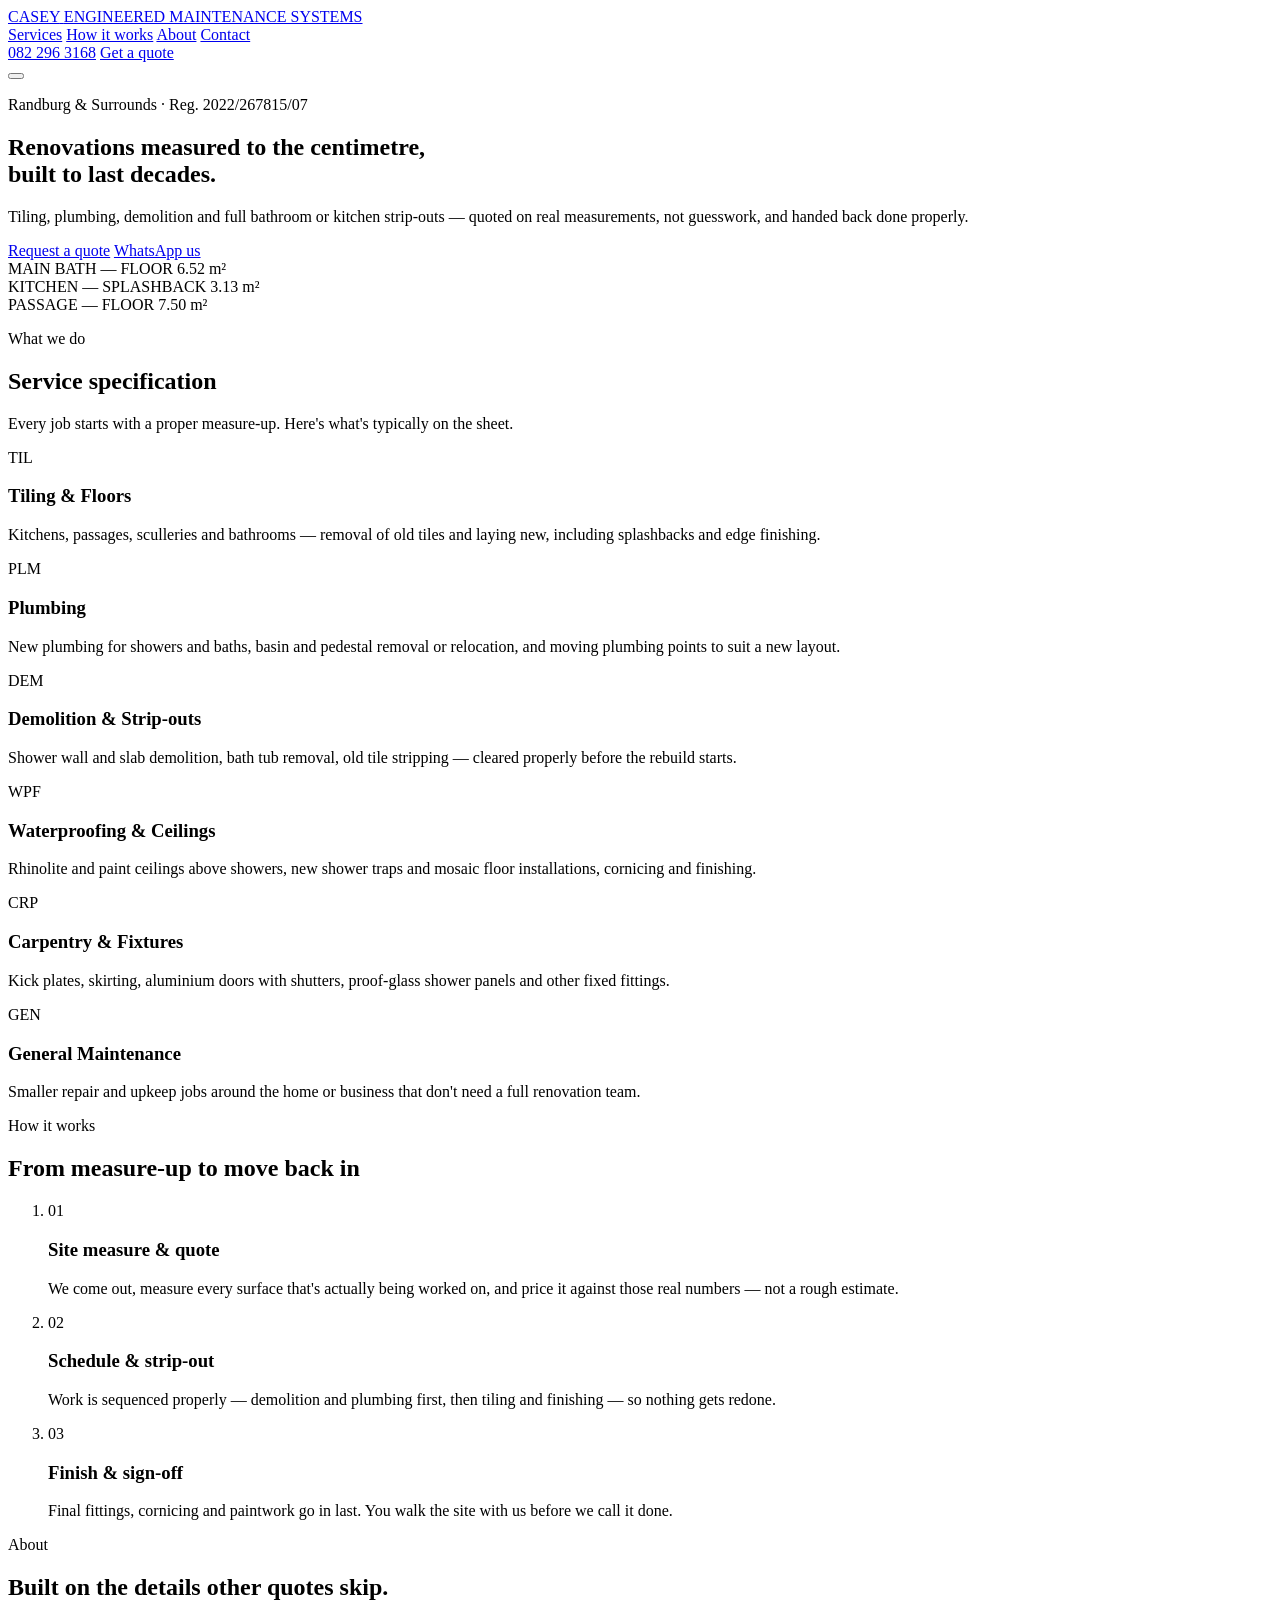
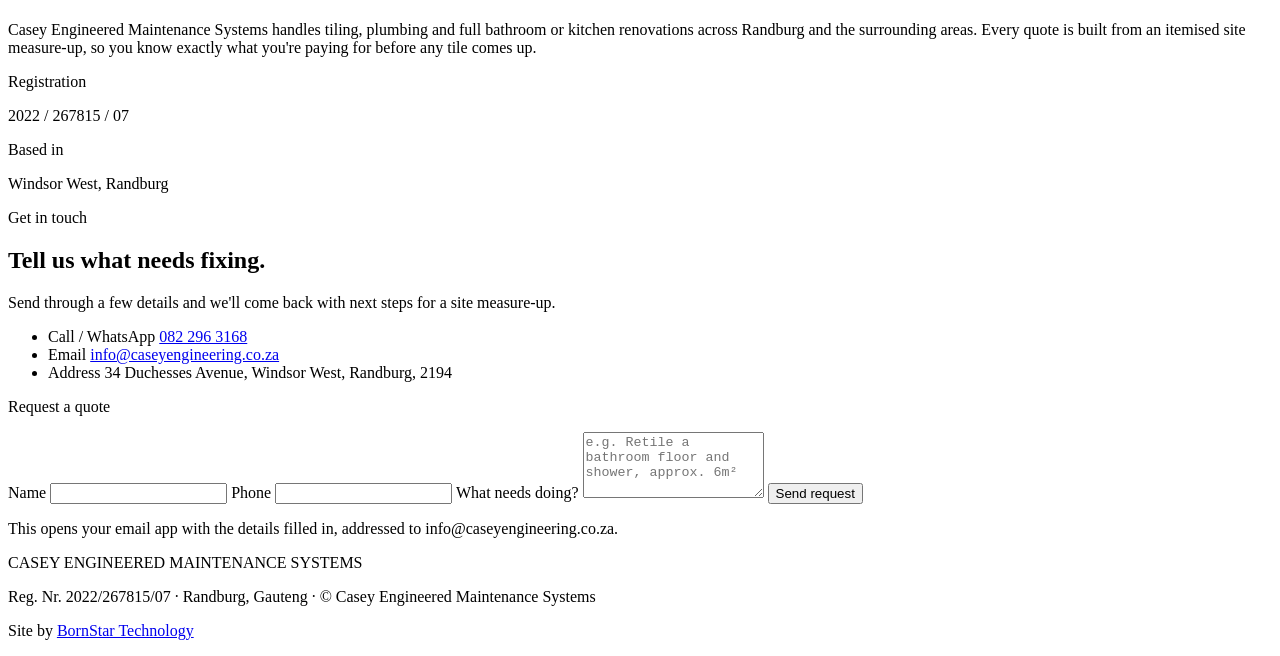
==== index.html @ 99d910d4 "Add files via upload" ====
<!DOCTYPE html>
<html lang="en-ZA">
<head>
<meta charset="UTF-8">
<meta name="viewport" content="width=device-width, initial-scale=1.0">
<title>Casey Engineered Maintenance Systems | Tiling, Plumbing &amp; Renovations — Randburg</title>
<meta name="description" content="Casey Engineered Maintenance Systems — tiling, plumbing, demolition and full bathroom &amp; kitchen renovations in Randburg and surrounds. Measured, quoted, done properly.">
<link rel="preconnect" href="https://fonts.googleapis.com">
<link rel="preconnect" href="https://fonts.gstatic.com" crossorigin>
<link href="https://fonts.googleapis.com/css2?family=Space+Grotesk:wght@500;600;700&family=Inter:wght@400;500;600&family=IBM+Plex+Mono:wght@500;600&display=swap" rel="stylesheet">
<link rel="stylesheet" href="css/style.css">
</head>
<body>

<div class="dimline dimline--top" aria-hidden="true"></div>

<header class="site-header" id="top">
  <div class="wrap header-inner">
    <a class="wordmark" href="#top">
      <span class="wordmark__main">CASEY</span>
      <span class="wordmark__sub">ENGINEERED MAINTENANCE SYSTEMS</span>
    </a>
    <nav class="nav" id="nav">
      <a href="#services">Services</a>
      <a href="#process">How it works</a>
      <a href="#about">About</a>
      <a href="#contact">Contact</a>
    </nav>
    <div class="header-cta">
      <a class="tel" href="tel:+27822963168">082 296 3168</a>
      <a class="btn btn--copper" href="#contact">Get a quote</a>
    </div>
    <button class="nav-toggle" id="navToggle" aria-label="Open menu" aria-expanded="false">
      <span></span><span></span><span></span>
    </button>
  </div>
</header>

<main>

  <!-- HERO -->
  <section class="hero">
    <div class="wrap hero-inner">
      <p class="eyebrow">Randburg &amp; Surrounds · Reg. 2022/267815/07</p>
      <h1>Renovations measured to the&nbsp;centimetre,<br>built to last decades.</h1>
      <p class="hero-lead">Tiling, plumbing, demolition and full bathroom or kitchen strip-outs — quoted on real measurements, not guesswork, and handed back done properly.</p>
      <div class="hero-actions">
        <a class="btn btn--copper btn--lg" href="#contact">Request a quote</a>
        <a class="btn btn--ghost btn--lg" href="https://wa.me/27822963168" target="_blank" rel="noopener">WhatsApp us</a>
      </div>

      <div class="specimen" aria-hidden="true">
        <div class="specimen__row">
          <span class="specimen__tick"></span>
          <span class="specimen__label">MAIN BATH — FLOOR</span>
          <span class="specimen__value">6.52 m²</span>
        </div>
        <div class="specimen__row">
          <span class="specimen__tick"></span>
          <span class="specimen__label">KITCHEN — SPLASHBACK</span>
          <span class="specimen__value">3.13 m²</span>
        </div>
        <div class="specimen__row">
          <span class="specimen__tick"></span>
          <span class="specimen__label">PASSAGE — FLOOR</span>
          <span class="specimen__value">7.50 m²</span>
        </div>
      </div>
    </div>
  </section>

  <!-- SERVICES -->
  <section class="services" id="services">
    <div class="wrap">
      <p class="eyebrow eyebrow--dark">What we do</p>
      <h2>Service specification</h2>
      <p class="section-lead">Every job starts with a proper measure-up. Here's what's typically on the sheet.</p>

      <div class="spec-grid">

        <article class="spec-card">
          <div class="spec-card__head">
            <span class="spec-code">TIL</span>
            <h3>Tiling &amp; Floors</h3>
          </div>
          <p>Kitchens, passages, sculleries and bathrooms — removal of old tiles and laying new, including splashbacks and edge finishing.</p>
        </article>

        <article class="spec-card">
          <div class="spec-card__head">
            <span class="spec-code">PLM</span>
            <h3>Plumbing</h3>
          </div>
          <p>New plumbing for showers and baths, basin and pedestal removal or relocation, and moving plumbing points to suit a new layout.</p>
        </article>

        <article class="spec-card">
          <div class="spec-card__head">
            <span class="spec-code">DEM</span>
            <h3>Demolition &amp; Strip-outs</h3>
          </div>
          <p>Shower wall and slab demolition, bath tub removal, old tile stripping — cleared properly before the rebuild starts.</p>
        </article>

        <article class="spec-card">
          <div class="spec-card__head">
            <span class="spec-code">WPF</span>
            <h3>Waterproofing &amp; Ceilings</h3>
          </div>
          <p>Rhinolite and paint ceilings above showers, new shower traps and mosaic floor installations, cornicing and finishing.</p>
        </article>

        <article class="spec-card">
          <div class="spec-card__head">
            <span class="spec-code">CRP</span>
            <h3>Carpentry &amp; Fixtures</h3>
          </div>
          <p>Kick plates, skirting, aluminium doors with shutters, proof-glass shower panels and other fixed fittings.</p>
        </article>

        <article class="spec-card">
          <div class="spec-card__head">
            <span class="spec-code">GEN</span>
            <h3>General Maintenance</h3>
          </div>
          <p>Smaller repair and upkeep jobs around the home or business that don't need a full renovation team.</p>
        </article>

      </div>
    </div>
  </section>

  <!-- PROCESS -->
  <section class="process" id="process">
    <div class="wrap">
      <p class="eyebrow eyebrow--dark">How it works</p>
      <h2>From measure-up to move back in</h2>

      <ol class="process-list">
        <li>
          <span class="process-num">01</span>
          <div>
            <h3>Site measure &amp; quote</h3>
            <p>We come out, measure every surface that's actually being worked on, and price it against those real numbers — not a rough estimate.</p>
          </div>
        </li>
        <li>
          <span class="process-num">02</span>
          <div>
            <h3>Schedule &amp; strip-out</h3>
            <p>Work is sequenced properly — demolition and plumbing first, then tiling and finishing — so nothing gets redone.</p>
          </div>
        </li>
        <li>
          <span class="process-num">03</span>
          <div>
            <h3>Finish &amp; sign-off</h3>
            <p>Final fittings, cornicing and paintwork go in last. You walk the site with us before we call it done.</p>
          </div>
        </li>
      </ol>
    </div>
  </section>

  <!-- ABOUT -->
  <section class="about" id="about">
    <div class="wrap about-inner">
      <div>
        <p class="eyebrow">About</p>
        <h2>Built on the details other quotes skip.</h2>
        <p>Casey Engineered Maintenance Systems handles tiling, plumbing and full bathroom or kitchen renovations across Randburg and the surrounding areas. Every quote is built from an itemised site measure-up, so you know exactly what you're paying for before any tile comes up.</p>
      </div>
      <div class="about-card">
        <p class="about-card__label">Registration</p>
        <p class="about-card__value">2022 / 267815 / 07</p>
        <p class="about-card__label">Based in</p>
        <p class="about-card__value">Windsor West, Randburg</p>
      </div>
    </div>
  </section>

  <!-- CONTACT -->
  <section class="contact" id="contact">
    <div class="wrap contact-inner">
      <div class="contact-info">
        <p class="eyebrow">Get in touch</p>
        <h2>Tell us what needs fixing.</h2>
        <p class="section-lead">Send through a few details and we'll come back with next steps for a site measure-up.</p>

        <ul class="contact-list">
          <li>
            <span class="contact-list__label">Call / WhatsApp</span>
            <a href="tel:+27822963168">082 296 3168</a>
          </li>
          <li>
            <span class="contact-list__label">Email</span>
            <a href="mailto:info@caseyengineering.co.za">info@caseyengineering.co.za</a>
          </li>
          <li>
            <span class="contact-list__label">Address</span>
            <span>34 Duchesses Avenue, Windsor West, Randburg, 2194</span>
          </li>
        </ul>
      </div>

      <form class="quote-form" id="quoteForm">
        <p class="quote-form__title">Request a quote</p>

        <label for="name">Name</label>
        <input type="text" id="name" name="name" required>

        <label for="phone">Phone</label>
        <input type="tel" id="phone" name="phone" required>

        <label for="message">What needs doing?</label>
        <textarea id="message" name="message" rows="4" required placeholder="e.g. Retile a bathroom floor and shower, approx. 6m²"></textarea>

        <button type="submit" class="btn btn--copper btn--lg">Send request</button>
        <p class="quote-form__note">This opens your email app with the details filled in, addressed to info@caseyengineering.co.za.</p>
      </form>
    </div>
  </section>

</main>

<footer class="site-footer">
  <div class="wrap footer-inner">
    <div class="wordmark wordmark--footer">
      <span class="wordmark__main">CASEY</span>
      <span class="wordmark__sub">ENGINEERED MAINTENANCE SYSTEMS</span>
    </div>
    <p class="footer-meta">Reg. Nr. 2022/267815/07 · Randburg, Gauteng · © <span id="year"></span> Casey Engineered Maintenance Systems</p>
    <p class="footer-credit">Site by <a href="https://github.com/" target="_blank" rel="noopener">BornStar Technology</a></p>
  </div>
</footer>

<script src="js/script.js"></script>
</body>
</html>
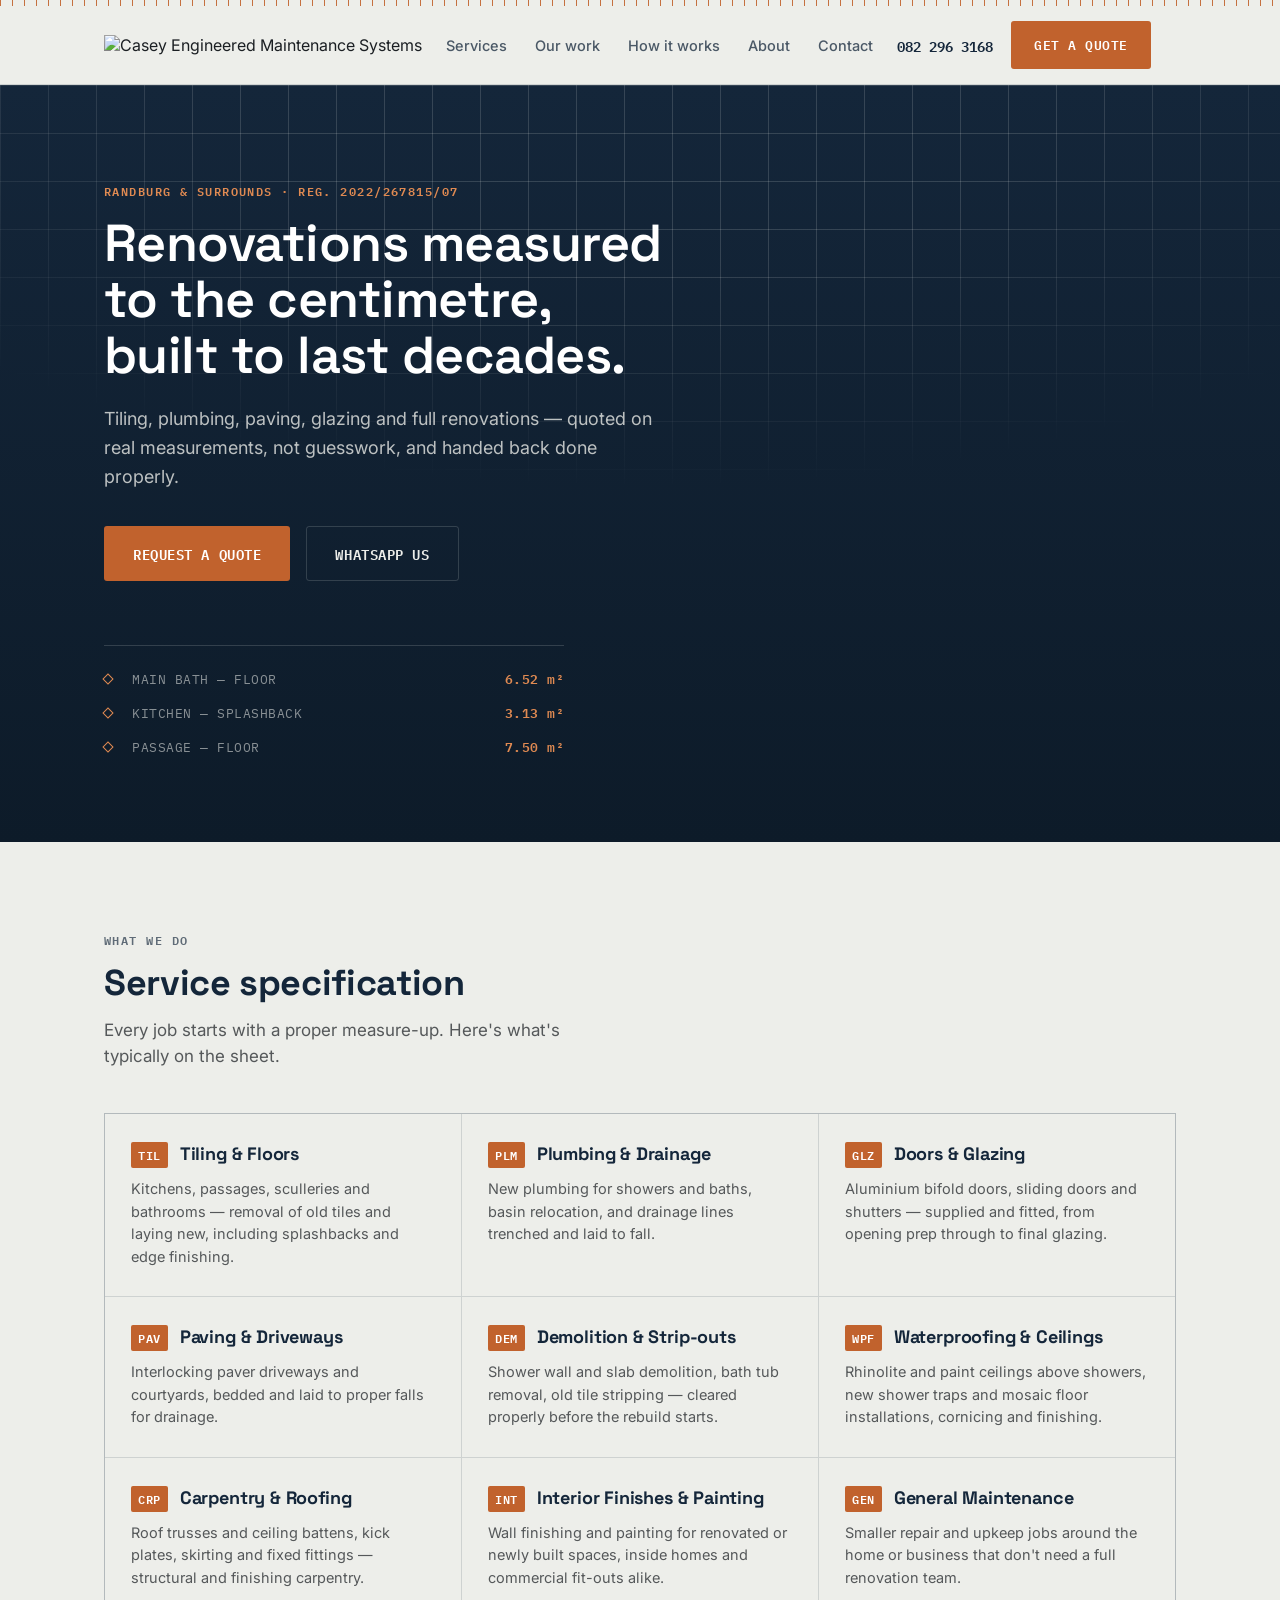
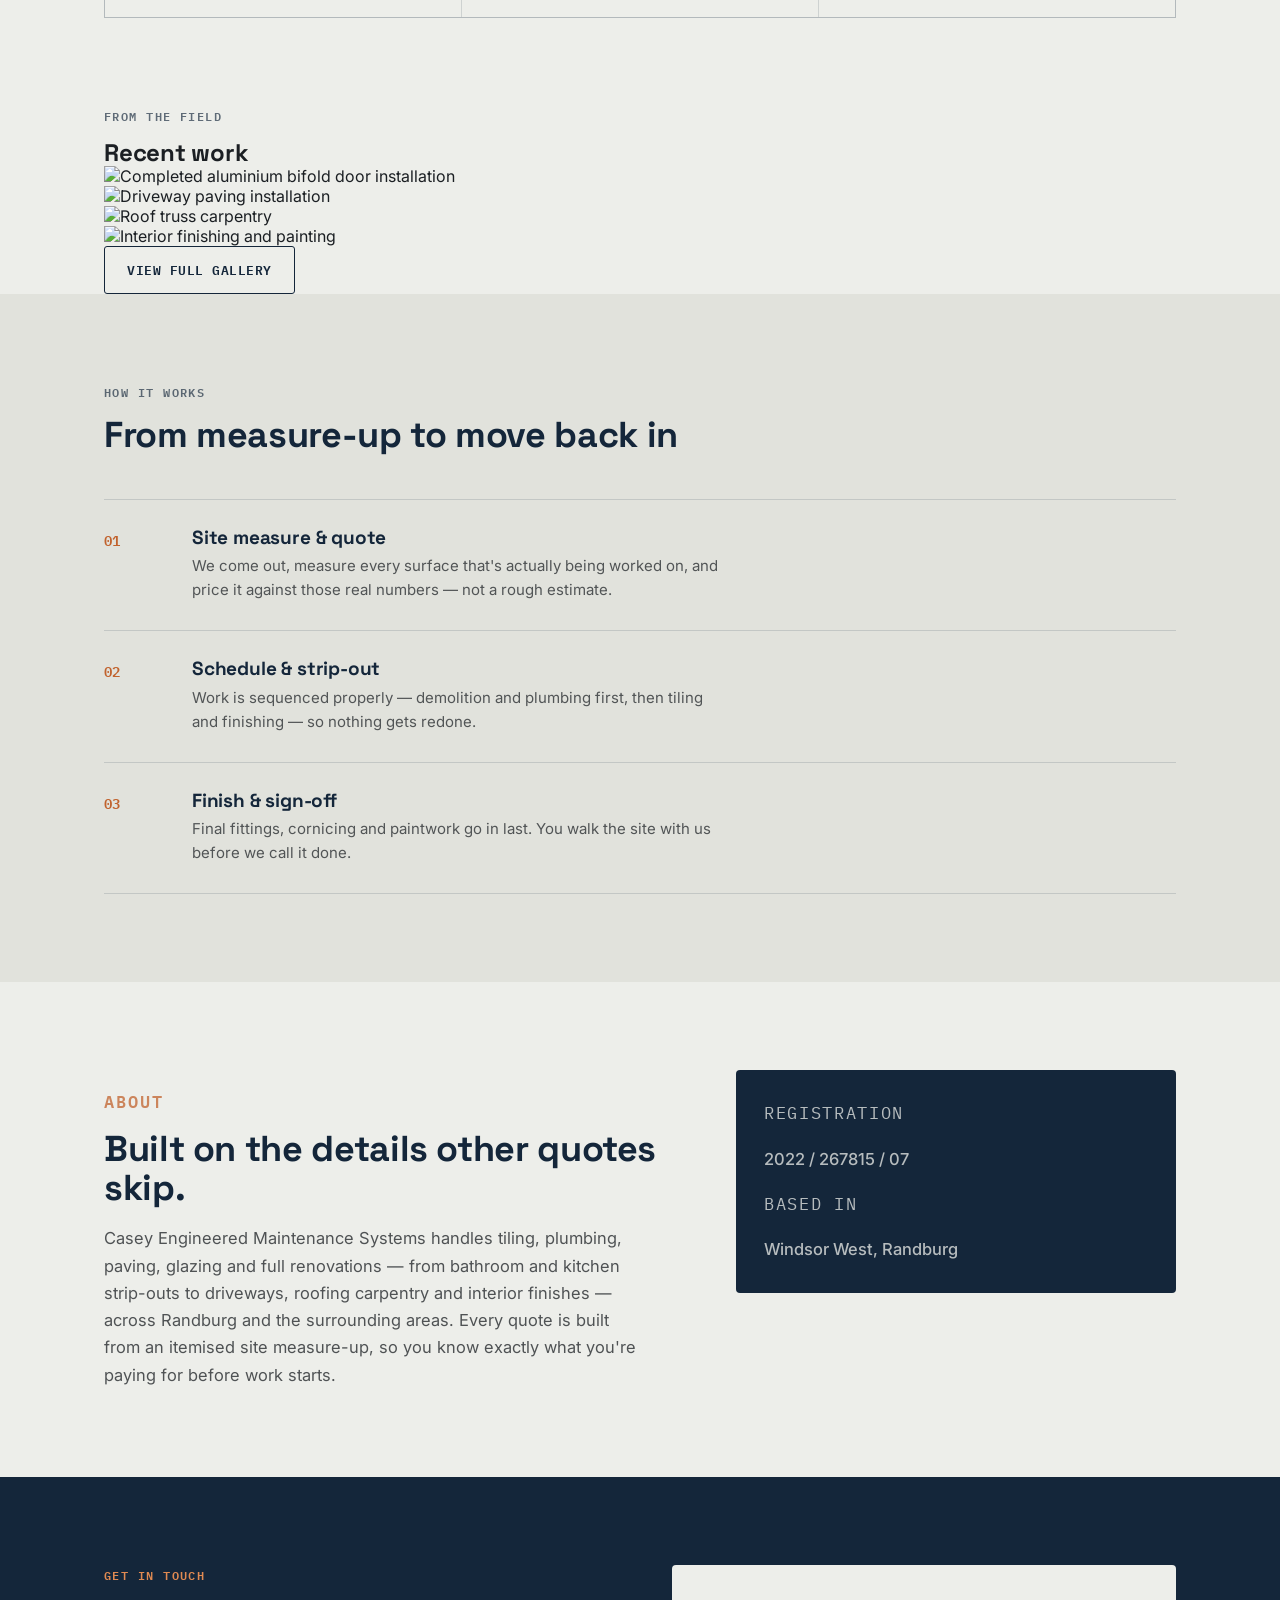
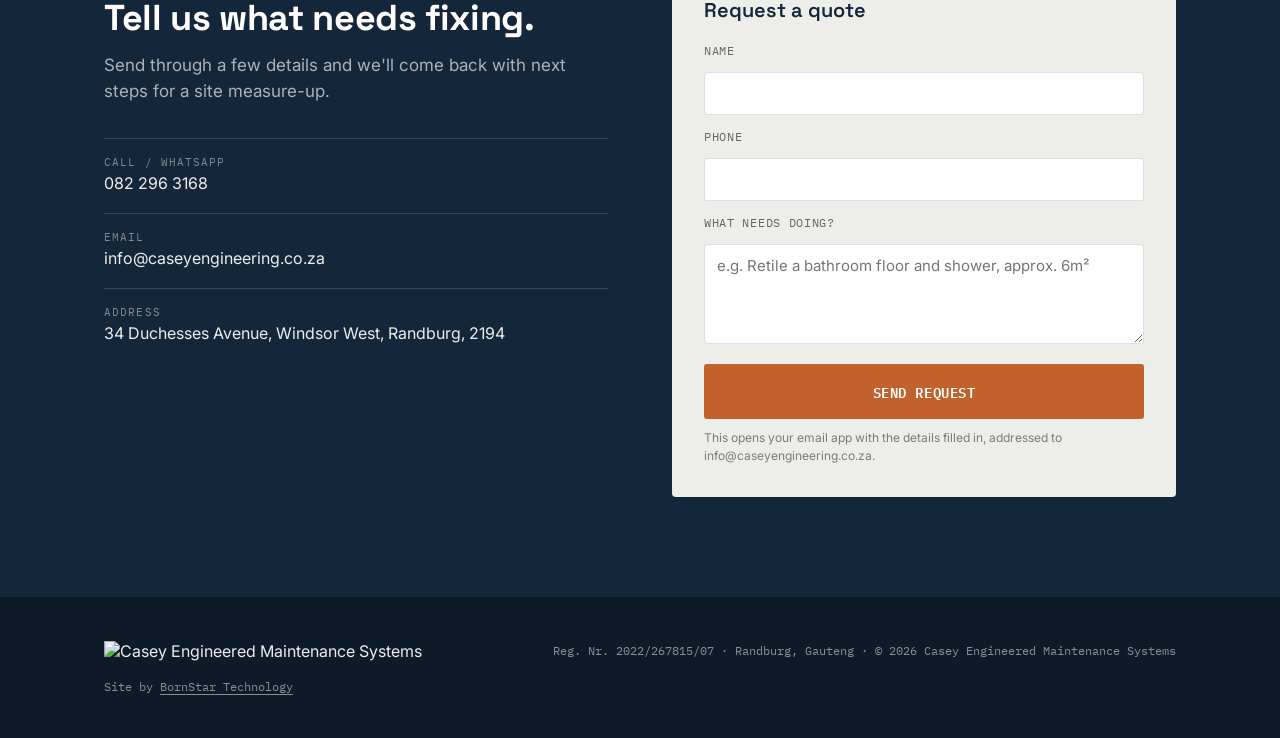
==== commit 3ac54c3e: "Add files via upload" ====
--- a/index.html
+++ b/index.html
@@ -4,11 +4,13 @@
 <meta charset="UTF-8">
 <meta name="viewport" content="width=device-width, initial-scale=1.0">
 <title>Casey Engineered Maintenance Systems | Tiling, Plumbing &amp; Renovations — Randburg</title>
-<meta name="description" content="Casey Engineered Maintenance Systems — tiling, plumbing, demolition and full bathroom &amp; kitchen renovations in Randburg and surrounds. Measured, quoted, done properly.">
+<meta name="description" content="Casey Engineered Maintenance Systems — tiling, plumbing, paving, glazing and full renovations in Randburg and surrounds. Measured, quoted, done properly.">
 <link rel="preconnect" href="https://fonts.googleapis.com">
 <link rel="preconnect" href="https://fonts.gstatic.com" crossorigin>
 <link href="https://fonts.googleapis.com/css2?family=Space+Grotesk:wght@500;600;700&family=Inter:wght@400;500;600&family=IBM+Plex+Mono:wght@500;600&display=swap" rel="stylesheet">
 <link rel="stylesheet" href="css/style.css">
+<link rel="icon" type="image/png" sizes="32x32" href="assets/favicon-32.png">
+<link rel="apple-touch-icon" href="assets/apple-touch-icon.png">
 </head>
 <body>
 
@@ -16,12 +18,12 @@
 
 <header class="site-header" id="top">
   <div class="wrap header-inner">
-    <a class="wordmark" href="#top">
-      <span class="wordmark__main">CASEY</span>
-      <span class="wordmark__sub">ENGINEERED MAINTENANCE SYSTEMS</span>
+    <a class="brand" href="#top">
+      <img src="assets/logo.png" alt="Casey Engineered Maintenance Systems" class="brand__logo">
     </a>
     <nav class="nav" id="nav">
       <a href="#services">Services</a>
+      <a href="gallery.html">Our work</a>
       <a href="#process">How it works</a>
       <a href="#about">About</a>
       <a href="#contact">Contact</a>
@@ -43,7 +45,7 @@
     <div class="wrap hero-inner">
       <p class="eyebrow">Randburg &amp; Surrounds · Reg. 2022/267815/07</p>
       <h1>Renovations measured to the&nbsp;centimetre,<br>built to last decades.</h1>
-      <p class="hero-lead">Tiling, plumbing, demolition and full bathroom or kitchen strip-outs — quoted on real measurements, not guesswork, and handed back done properly.</p>
+      <p class="hero-lead">Tiling, plumbing, paving, glazing and full renovations — quoted on real measurements, not guesswork, and handed back done properly.</p>
       <div class="hero-actions">
         <a class="btn btn--copper btn--lg" href="#contact">Request a quote</a>
         <a class="btn btn--ghost btn--lg" href="https://wa.me/27822963168" target="_blank" rel="noopener">WhatsApp us</a>
@@ -89,9 +91,25 @@
         <article class="spec-card">
           <div class="spec-card__head">
             <span class="spec-code">PLM</span>
-            <h3>Plumbing</h3>
-          </div>
-          <p>New plumbing for showers and baths, basin and pedestal removal or relocation, and moving plumbing points to suit a new layout.</p>
+            <h3>Plumbing &amp; Drainage</h3>
+          </div>
+          <p>New plumbing for showers and baths, basin relocation, and drainage lines trenched and laid to fall.</p>
+        </article>
+
+        <article class="spec-card">
+          <div class="spec-card__head">
+            <span class="spec-code">GLZ</span>
+            <h3>Doors &amp; Glazing</h3>
+          </div>
+          <p>Aluminium bifold doors, sliding doors and shutters — supplied and fitted, from opening prep through to final glazing.</p>
+        </article>
+
+        <article class="spec-card">
+          <div class="spec-card__head">
+            <span class="spec-code">PAV</span>
+            <h3>Paving &amp; Driveways</h3>
+          </div>
+          <p>Interlocking paver driveways and courtyards, bedded and laid to proper falls for drainage.</p>
         </article>
 
         <article class="spec-card">
@@ -113,9 +131,17 @@
         <article class="spec-card">
           <div class="spec-card__head">
             <span class="spec-code">CRP</span>
-            <h3>Carpentry &amp; Fixtures</h3>
-          </div>
-          <p>Kick plates, skirting, aluminium doors with shutters, proof-glass shower panels and other fixed fittings.</p>
+            <h3>Carpentry &amp; Roofing</h3>
+          </div>
+          <p>Roof trusses and ceiling battens, kick plates, skirting and fixed fittings — structural and finishing carpentry.</p>
+        </article>
+
+        <article class="spec-card">
+          <div class="spec-card__head">
+            <span class="spec-code">INT</span>
+            <h3>Interior Finishes &amp; Painting</h3>
+          </div>
+          <p>Wall finishing and painting for renovated or newly built spaces, inside homes and commercial fit-outs alike.</p>
         </article>
 
         <article class="spec-card">
@@ -127,6 +153,29 @@
         </article>
 
       </div>
+    </div>
+  </section>
+
+  <!-- WORK TEASER -->
+  <section class="work-teaser">
+    <div class="wrap">
+      <p class="eyebrow eyebrow--dark">From the field</p>
+      <h2>Recent work</h2>
+      <div class="teaser-grid">
+        <a class="teaser-item" href="gallery.html">
+          <img src="assets/gallery/aluminium-bifold-doors-complete.jpg" alt="Completed aluminium bifold door installation" loading="lazy">
+        </a>
+        <a class="teaser-item" href="gallery.html">
+          <img src="assets/gallery/paving-installation-1.jpg" alt="Driveway paving installation" loading="lazy">
+        </a>
+        <a class="teaser-item" href="gallery.html">
+          <img src="assets/gallery/roof-truss-carpentry.jpg" alt="Roof truss carpentry" loading="lazy">
+        </a>
+        <a class="teaser-item" href="gallery.html">
+          <img src="assets/gallery/interior-painting-finishes.jpg" alt="Interior finishing and painting" loading="lazy">
+        </a>
+      </div>
+      <a class="btn btn--ghost" href="gallery.html">View full gallery</a>
     </div>
   </section>
 
@@ -168,7 +217,7 @@
       <div>
         <p class="eyebrow">About</p>
         <h2>Built on the details other quotes skip.</h2>
-        <p>Casey Engineered Maintenance Systems handles tiling, plumbing and full bathroom or kitchen renovations across Randburg and the surrounding areas. Every quote is built from an itemised site measure-up, so you know exactly what you're paying for before any tile comes up.</p>
+        <p>Casey Engineered Maintenance Systems handles tiling, plumbing, paving, glazing and full renovations — from bathroom and kitchen strip-outs to driveways, roofing carpentry and interior finishes — across Randburg and the surrounding areas. Every quote is built from an itemised site measure-up, so you know exactly what you're paying for before work starts.</p>
       </div>
       <div class="about-card">
         <p class="about-card__label">Registration</p>
@@ -225,9 +274,8 @@
 
 <footer class="site-footer">
   <div class="wrap footer-inner">
-    <div class="wordmark wordmark--footer">
-      <span class="wordmark__main">CASEY</span>
-      <span class="wordmark__sub">ENGINEERED MAINTENANCE SYSTEMS</span>
+    <div class="brand brand--footer">
+      <img src="assets/logo.png" alt="Casey Engineered Maintenance Systems" class="brand__logo brand__logo--footer">
     </div>
     <p class="footer-meta">Reg. Nr. 2022/267815/07 · Randburg, Gauteng · © <span id="year"></span> Casey Engineered Maintenance Systems</p>
     <p class="footer-credit">Site by <a href="https://github.com/" target="_blank" rel="noopener">BornStar Technology</a></p>
--- a/css/style.css
+++ b/css/style.css
@@ -0,0 +1,395 @@
+/* ============================================
+   CASEY ENGINEERED MAINTENANCE SYSTEMS
+   Design tokens
+   ============================================ */
+:root {
+  --navy: #14263A;
+  --navy-deep: #0D1B29;
+  --cement: #EDEEEA;
+  --cement-dim: #E1E2DC;
+  --ink: #1B1F23;
+  --copper: #C1622D;
+  --copper-light: #E08A52;
+  --yellow: #E8B93A;
+  --white: #FFFFFF;
+  --line: rgba(20, 38, 58, 0.14);
+  --line-on-dark: rgba(237, 238, 234, 0.16);
+
+  --font-display: 'Space Grotesk', 'Arial Narrow', sans-serif;
+  --font-body: 'Inter', -apple-system, BlinkMacSystemFont, sans-serif;
+  --font-mono: 'IBM Plex Mono', 'Courier New', monospace;
+
+  --wrap: 1120px;
+}
+
+*, *::before, *::after { box-sizing: border-box; }
+html { scroll-behavior: smooth; }
+@media (prefers-reduced-motion: reduce) {
+  html { scroll-behavior: auto; }
+  * { animation-duration: 0.001ms !important; animation-iteration-count: 1 !important; transition-duration: 0.001ms !important; }
+}
+
+body {
+  margin: 0;
+  font-family: var(--font-body);
+  color: var(--ink);
+  background: var(--cement);
+  -webkit-font-smoothing: antialiased;
+}
+
+h1, h2, h3 { font-family: var(--font-display); margin: 0; line-height: 1.08; letter-spacing: -0.01em; }
+p { margin: 0; }
+a { color: inherit; text-decoration: none; }
+ul, ol { margin: 0; padding: 0; list-style: none; }
+img { max-width: 100%; display: block; }
+button { font-family: inherit; cursor: pointer; }
+
+.wrap { max-width: var(--wrap); margin: 0 auto; padding: 0 24px; }
+
+:focus-visible {
+  outline: 2px solid var(--copper);
+  outline-offset: 3px;
+}
+
+.eyebrow {
+  font-family: var(--font-mono);
+  font-size: 12px;
+  font-weight: 600;
+  letter-spacing: 0.12em;
+  text-transform: uppercase;
+  color: var(--copper);
+  margin-bottom: 14px;
+  display: block;
+}
+.eyebrow--dark { color: var(--navy); opacity: 0.65; }
+
+.section-lead {
+  font-size: 17px;
+  line-height: 1.55;
+  color: var(--ink);
+  opacity: 0.72;
+  max-width: 46ch;
+  margin-top: 14px;
+}
+
+/* Dimension line — signature motif, used as a hairline ruler with tick marks */
+.dimline {
+  height: 6px;
+  background:
+    repeating-linear-gradient(
+      to right,
+      var(--copper) 0, var(--copper) 1px,
+      transparent 1px, transparent 12px
+    );
+  opacity: 0.9;
+}
+
+/* ============================================
+   Buttons
+   ============================================ */
+.btn {
+  display: inline-flex;
+  align-items: center;
+  justify-content: center;
+  padding: 12px 22px;
+  font-family: var(--font-mono);
+  font-size: 13px;
+  font-weight: 600;
+  letter-spacing: 0.04em;
+  text-transform: uppercase;
+  border-radius: 3px;
+  border: 1px solid transparent;
+  transition: transform 0.15s ease, background 0.15s ease, border-color 0.15s ease;
+}
+.btn--copper { background: var(--copper); color: var(--white); }
+.btn--copper:hover { background: var(--copper-light); transform: translateY(-1px); }
+.btn--ghost { border-color: var(--navy); color: var(--navy); }
+.btn--ghost:hover { border-color: var(--copper); color: var(--copper); transform: translateY(-1px); }
+.btn--lg { padding: 15px 28px; font-size: 14px; }
+
+/* ============================================
+   Header
+   ============================================ */
+.site-header {
+  position: sticky;
+  top: 0;
+  z-index: 50;
+  background: var(--cement);
+  border-bottom: 1px solid var(--line);
+}
+.header-inner {
+  display: flex;
+  align-items: center;
+  gap: 24px;
+  height: 78px;
+}
+.wordmark { display: flex; flex-direction: column; gap: 2px; margin-right: auto; }
+.wordmark__main {
+  font-family: var(--font-display);
+  font-weight: 700;
+  font-size: 22px;
+  letter-spacing: 0.02em;
+  color: var(--navy);
+}
+.wordmark__sub {
+  font-family: var(--font-mono);
+  font-size: 9.5px;
+  letter-spacing: 0.14em;
+  color: var(--copper);
+  text-transform: uppercase;
+}
+.nav { display: flex; gap: 28px; }
+.nav a {
+  font-size: 14.5px;
+  font-weight: 500;
+  color: var(--navy);
+  opacity: 0.75;
+  transition: opacity 0.15s ease;
+}
+.nav a:hover { opacity: 1; color: var(--copper); }
+
+.header-cta { display: flex; align-items: center; gap: 18px; }
+.tel {
+  font-family: var(--font-mono);
+  font-size: 14px;
+  font-weight: 600;
+  color: var(--navy);
+}
+.tel:hover { color: var(--copper); }
+
+.nav-toggle {
+  display: none;
+  width: 38px; height: 38px;
+  background: none; border: none;
+  flex-direction: column; justify-content: center; align-items: center; gap: 5px;
+}
+.nav-toggle span { width: 22px; height: 2px; background: var(--navy); transition: transform 0.2s ease, opacity 0.2s ease; }
+
+/* ============================================
+   Hero
+   ============================================ */
+.hero {
+  background: var(--navy);
+  background-image:
+    linear-gradient(180deg, var(--navy) 0%, var(--navy-deep) 100%);
+  color: var(--cement);
+  padding: 96px 0 84px;
+  position: relative;
+  overflow: hidden;
+}
+.hero::before {
+  content: "";
+  position: absolute;
+  inset: 0;
+  background-image:
+    linear-gradient(var(--line-on-dark) 1px, transparent 1px),
+    linear-gradient(90deg, var(--line-on-dark) 1px, transparent 1px);
+  background-size: 48px 48px;
+  mask-image: radial-gradient(ellipse 80% 60% at 50% 0%, black 40%, transparent 90%);
+  pointer-events: none;
+}
+.hero-inner { position: relative; }
+.hero .eyebrow { color: var(--copper-light); }
+.hero h1 {
+  font-size: clamp(32px, 5vw, 52px);
+  font-weight: 600;
+  color: var(--white);
+  max-width: 18ch;
+}
+.hero-lead {
+  margin-top: 22px;
+  font-size: 18px;
+  line-height: 1.6;
+  color: var(--cement);
+  opacity: 0.78;
+  max-width: 52ch;
+}
+.hero-actions { display: flex; gap: 16px; margin-top: 34px; flex-wrap: wrap; }
+.hero .btn--ghost { border-color: var(--line-on-dark); color: var(--cement); }
+.hero .btn--ghost:hover { border-color: var(--copper-light); color: var(--copper-light); }
+
+.specimen {
+  margin-top: 64px;
+  border-top: 1px solid var(--line-on-dark);
+  padding-top: 22px;
+  display: grid;
+  gap: 12px;
+  max-width: 460px;
+}
+.specimen__row {
+  display: grid;
+  grid-template-columns: 14px 1fr auto;
+  align-items: center;
+  gap: 14px;
+  font-family: var(--font-mono);
+  font-size: 12.5px;
+  letter-spacing: 0.04em;
+}
+.specimen__tick { width: 8px; height: 8px; border: 1px solid var(--copper-light); transform: rotate(45deg); }
+.specimen__label { color: var(--cement); opacity: 0.55; text-transform: uppercase; }
+.specimen__value { color: var(--copper-light); font-weight: 600; }
+
+/* ============================================
+   Services / spec grid
+   ============================================ */
+.services { padding: 88px 0; }
+.services h2, .process h2, .about h2, .contact h2 {
+  font-size: clamp(26px, 3.4vw, 36px);
+  color: var(--navy);
+}
+
+.spec-grid {
+  margin-top: 44px;
+  display: grid;
+  grid-template-columns: repeat(3, 1fr);
+  gap: 1px;
+  background: var(--line);
+  border: 1px solid var(--line);
+}
+.spec-card {
+  background: var(--cement);
+  padding: 28px 26px;
+  transition: background 0.15s ease;
+}
+.spec-card:hover { background: var(--white); }
+.spec-card__head { display: flex; align-items: baseline; gap: 12px; margin-bottom: 10px; }
+.spec-code {
+  font-family: var(--font-mono);
+  font-size: 12px;
+  font-weight: 600;
+  color: var(--white);
+  background: var(--copper);
+  padding: 3px 7px;
+  border-radius: 2px;
+  letter-spacing: 0.05em;
+}
+.spec-card h3 { font-size: 18px; color: var(--navy); }
+.spec-card p { font-size: 14.5px; line-height: 1.55; opacity: 0.72; margin-top: 4px; }
+
+/* ============================================
+   Process
+   ============================================ */
+.process { padding: 88px 0; background: var(--cement-dim); }
+.process-list { margin-top: 44px; display: grid; gap: 0; }
+.process-list li {
+  display: grid;
+  grid-template-columns: 64px 1fr;
+  gap: 24px;
+  padding: 28px 0;
+  border-top: 1px solid var(--line);
+}
+.process-list li:last-child { border-bottom: 1px solid var(--line); }
+.process-num {
+  font-family: var(--font-mono);
+  font-size: 14px;
+  font-weight: 600;
+  color: var(--copper);
+}
+.process-list h3 { font-size: 19px; color: var(--navy); margin-bottom: 6px; }
+.process-list p { font-size: 15px; line-height: 1.6; opacity: 0.72; max-width: 60ch; }
+
+/* ============================================
+   About
+   ============================================ */
+.about { padding: 88px 0; }
+.about-inner { display: grid; grid-template-columns: 1.3fr 1fr; gap: 60px; align-items: start; }
+.about p { margin-top: 18px; font-size: 16.5px; line-height: 1.65; opacity: 0.75; max-width: 54ch; }
+.about-card {
+  background: var(--navy);
+  color: var(--cement);
+  padding: 30px 28px;
+  border-radius: 4px;
+}
+.about-card__label {
+  font-family: var(--font-mono);
+  font-size: 11px;
+  letter-spacing: 0.1em;
+  text-transform: uppercase;
+  opacity: 0.5;
+  margin-top: 18px;
+}
+.about-card__label:first-child { margin-top: 0; }
+.about-card__value { font-size: 16px; font-weight: 500; margin-top: 4px; }
+
+/* ============================================
+   Contact
+   ============================================ */
+.contact { padding: 88px 0 100px; background: var(--navy); color: var(--cement); }
+.contact h2 { color: var(--white); }
+.contact-inner { display: grid; grid-template-columns: 1fr 1fr; gap: 64px; }
+.contact-info .eyebrow { color: var(--copper-light); }
+.contact-info .section-lead { color: var(--cement); opacity: 0.7; }
+
+.contact-list { margin-top: 34px; display: grid; gap: 20px; }
+.contact-list li { border-top: 1px solid var(--line-on-dark); padding-top: 16px; }
+.contact-list__label {
+  display: block;
+  font-family: var(--font-mono);
+  font-size: 11px;
+  letter-spacing: 0.1em;
+  text-transform: uppercase;
+  opacity: 0.5;
+  margin-bottom: 4px;
+}
+.contact-list a:hover { color: var(--copper-light); }
+
+.quote-form {
+  background: var(--cement);
+  color: var(--ink);
+  padding: 32px;
+  border-radius: 4px;
+  display: grid;
+  gap: 14px;
+}
+.quote-form__title { font-family: var(--font-display); font-weight: 600; font-size: 20px; color: var(--navy); margin-bottom: 6px; }
+.quote-form label { font-family: var(--font-mono); font-size: 11.5px; letter-spacing: 0.06em; text-transform: uppercase; opacity: 0.65; }
+.quote-form input, .quote-form textarea {
+  width: 100%;
+  font-family: var(--font-body);
+  font-size: 15px;
+  padding: 11px 12px;
+  border: 1px solid var(--line);
+  border-radius: 3px;
+  background: var(--white);
+  color: var(--ink);
+  resize: vertical;
+}
+.quote-form input:focus, .quote-form textarea:focus { border-color: var(--copper); }
+.quote-form .btn { margin-top: 6px; width: 100%; }
+.quote-form__note { font-size: 12px; opacity: 0.55; line-height: 1.5; margin-top: -4px; }
+
+/* ============================================
+   Footer
+   ============================================ */
+.site-footer { background: var(--navy-deep); color: var(--cement); padding: 44px 0; }
+.footer-inner { display: flex; flex-wrap: wrap; align-items: center; justify-content: space-between; gap: 18px; }
+.wordmark--footer .wordmark__main { color: var(--white); }
+.footer-meta, .footer-credit { font-family: var(--font-mono); font-size: 12px; opacity: 0.55; }
+.footer-credit a { text-decoration: underline; text-underline-offset: 3px; }
+.footer-credit a:hover { color: var(--copper-light); }
+
+/* ============================================
+   Responsive
+   ============================================ */
+@media (max-width: 860px) {
+  .about-inner, .contact-inner { grid-template-columns: 1fr; }
+  .spec-grid { grid-template-columns: repeat(2, 1fr); }
+}
+
+@media (max-width: 700px) {
+  .nav, .header-cta .tel { display: none; }
+  .nav-toggle { display: flex; }
+  .site-header.nav-open .nav {
+    display: flex;
+    position: absolute;
+    top: 78px; left: 0; right: 0;
+    background: var(--cement);
+    border-bottom: 1px solid var(--line);
+    flex-direction: column;
+    padding: 20px 24px;
+    gap: 18px;
+  }
+  .spec-grid { grid-template-columns: 1fr; }
+  .process-list li { grid-template-columns: 40px 1fr; }
+  .footer-inner { flex-direction: column; align-items: flex-start; text-align: left; }
+}
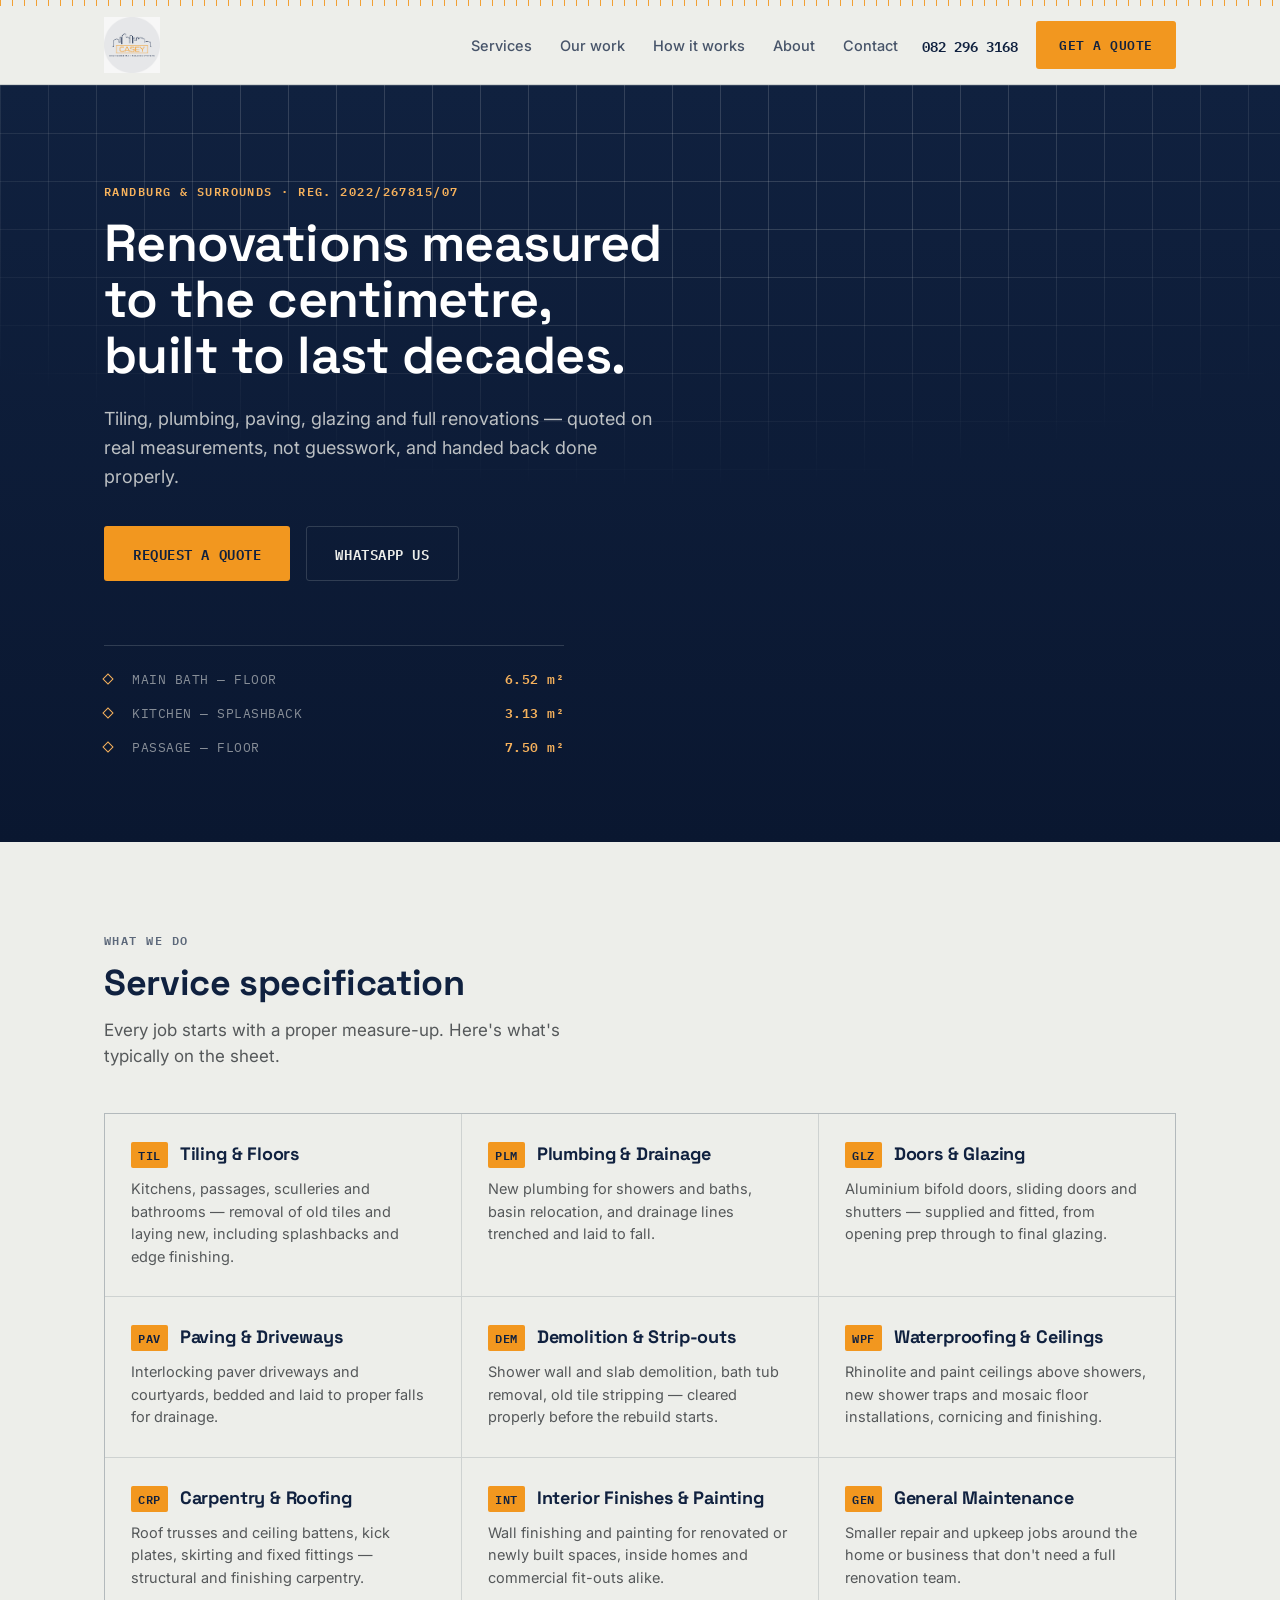
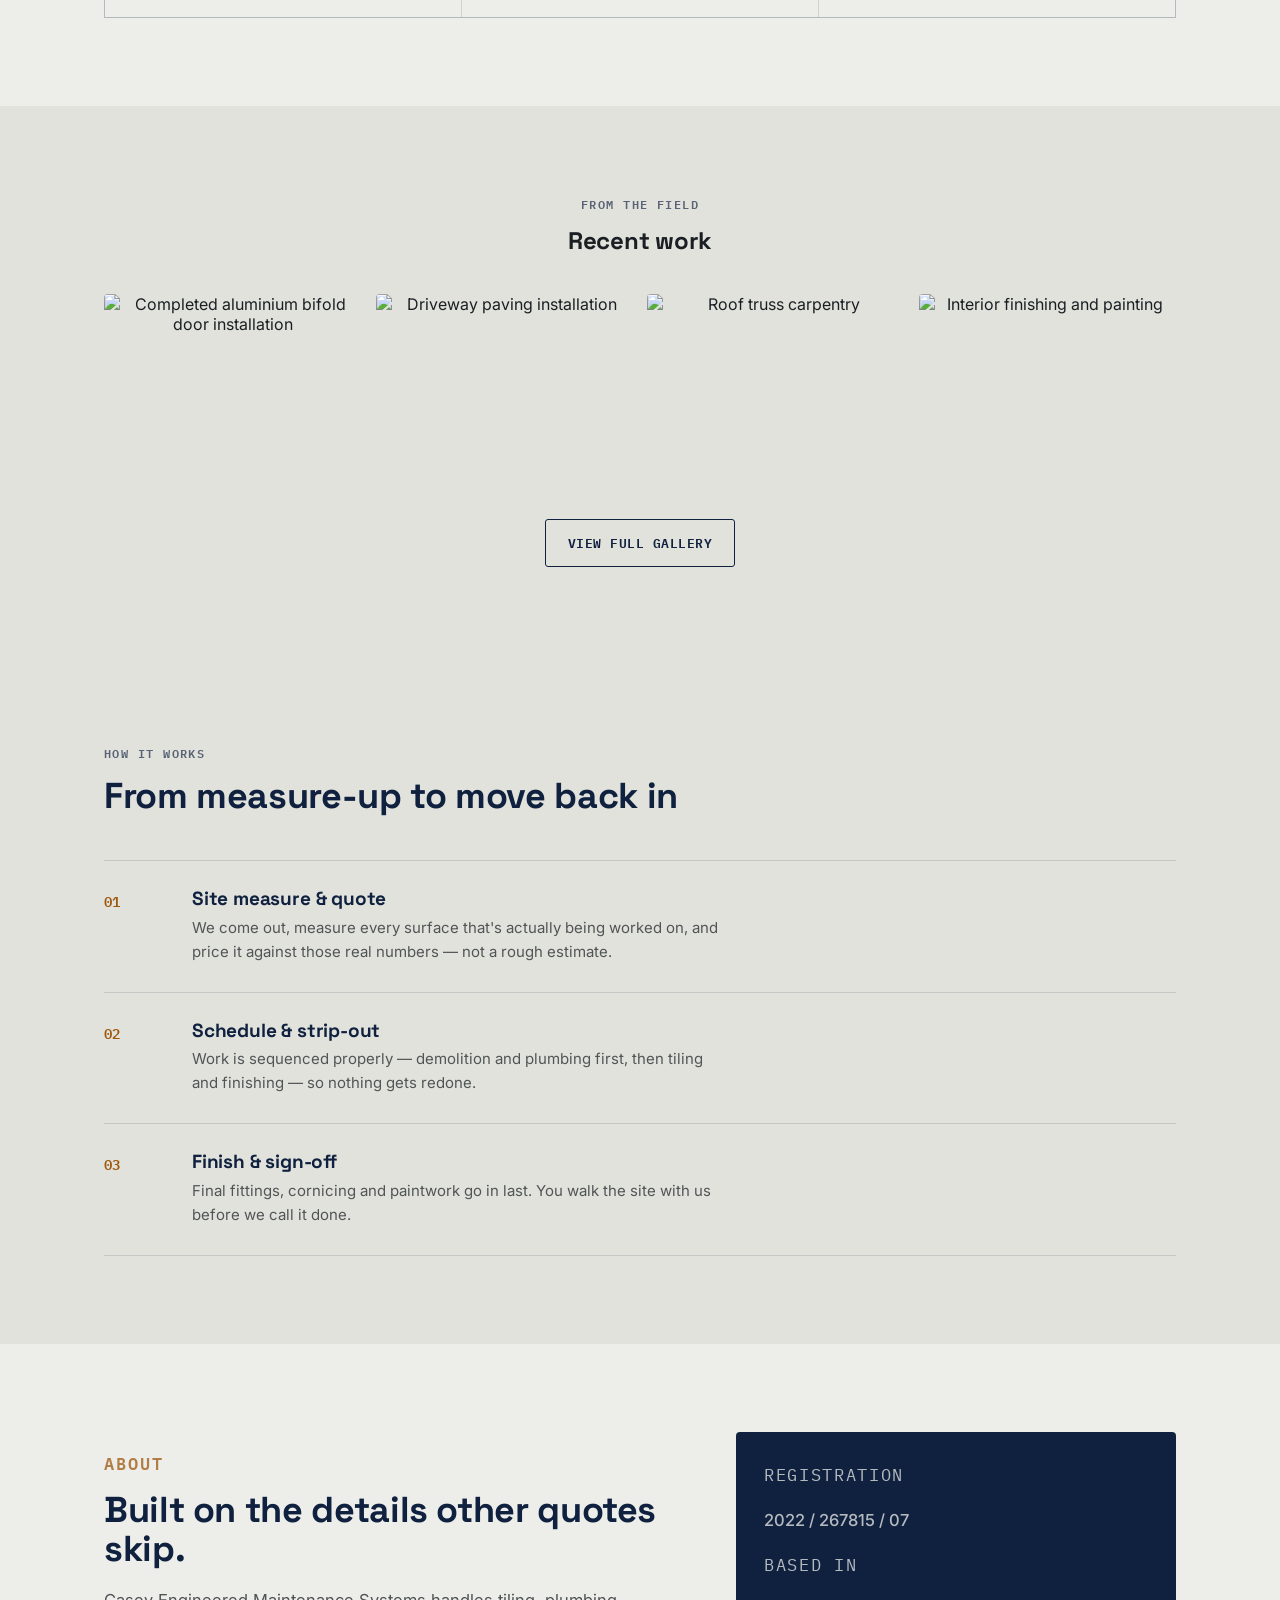
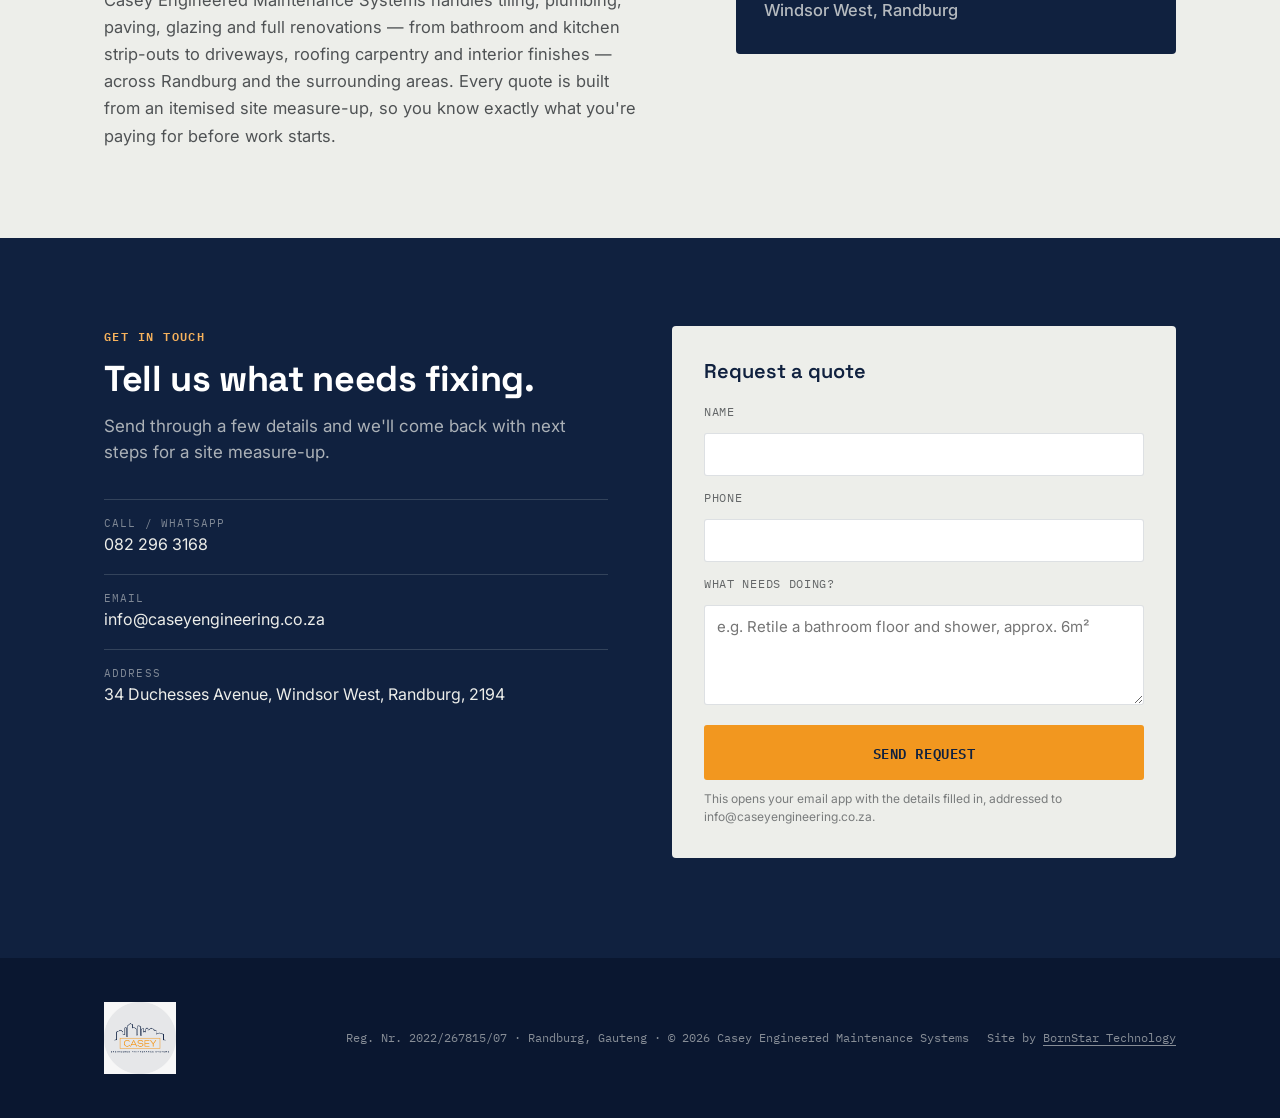
==== commit d9dabd84: "changed site by URL from GitHub profile to company website" ====
--- a/index.html
+++ b/index.html
@@ -278,7 +278,7 @@
       <img src="assets/logo.png" alt="Casey Engineered Maintenance Systems" class="brand__logo brand__logo--footer">
     </div>
     <p class="footer-meta">Reg. Nr. 2022/267815/07 · Randburg, Gauteng · © <span id="year"></span> Casey Engineered Maintenance Systems</p>
-    <p class="footer-credit">Site by <a href="https://github.com/" target="_blank" rel="noopener">BornStar Technology</a></p>
+    <p class="footer-credit">Site by <a href="https://bornstar-technology.vercel.app/" target="_blank" rel="noopener">BornStar Technology</a></p>
   </div>
 </footer>
 
--- a/css/style.css
+++ b/css/style.css
@@ -3,13 +3,14 @@
    Design tokens
    ============================================ */
 :root {
-  --navy: #14263A;
-  --navy-deep: #0D1B29;
+  --navy: #10213F;
+  --navy-deep: #0A1730;
   --cement: #EDEEEA;
   --cement-dim: #E1E2DC;
   --ink: #1B1F23;
-  --copper: #C1622D;
-  --copper-light: #E08A52;
+  --copper: #F2971F;
+  --copper-light: #F7B25C;
+  --copper-deep: #9E580D; /* text-on-light variant — meets AA contrast on cement */
   --yellow: #E8B93A;
   --white: #FFFFFF;
   --line: rgba(20, 38, 58, 0.14);
@@ -47,7 +48,7 @@
 .wrap { max-width: var(--wrap); margin: 0 auto; padding: 0 24px; }
 
 :focus-visible {
-  outline: 2px solid var(--copper);
+  outline: 2px solid var(--copper-deep);
   outline-offset: 3px;
 }
 
@@ -57,7 +58,7 @@
   font-weight: 600;
   letter-spacing: 0.12em;
   text-transform: uppercase;
-  color: var(--copper);
+  color: var(--copper-deep);
   margin-bottom: 14px;
   display: block;
 }
@@ -101,10 +102,10 @@
   border: 1px solid transparent;
   transition: transform 0.15s ease, background 0.15s ease, border-color 0.15s ease;
 }
-.btn--copper { background: var(--copper); color: var(--white); }
+.btn--copper { background: var(--copper); color: var(--navy); }
 .btn--copper:hover { background: var(--copper-light); transform: translateY(-1px); }
 .btn--ghost { border-color: var(--navy); color: var(--navy); }
-.btn--ghost:hover { border-color: var(--copper); color: var(--copper); transform: translateY(-1px); }
+.btn--ghost:hover { border-color: var(--copper-deep); color: var(--copper-deep); transform: translateY(-1px); }
 .btn--lg { padding: 15px 28px; font-size: 14px; }
 
 /* ============================================
@@ -123,21 +124,8 @@
   gap: 24px;
   height: 78px;
 }
-.wordmark { display: flex; flex-direction: column; gap: 2px; margin-right: auto; }
-.wordmark__main {
-  font-family: var(--font-display);
-  font-weight: 700;
-  font-size: 22px;
-  letter-spacing: 0.02em;
-  color: var(--navy);
-}
-.wordmark__sub {
-  font-family: var(--font-mono);
-  font-size: 9.5px;
-  letter-spacing: 0.14em;
-  color: var(--copper);
-  text-transform: uppercase;
-}
+.brand { display: flex; align-items: center; margin-right: auto; }
+.brand__logo { height: 56px; width: auto; display: block; }
 .nav { display: flex; gap: 28px; }
 .nav a {
   font-size: 14.5px;
@@ -146,7 +134,7 @@
   opacity: 0.75;
   transition: opacity 0.15s ease;
 }
-.nav a:hover { opacity: 1; color: var(--copper); }
+.nav a:hover { opacity: 1; color: var(--copper-deep); }
 
 .header-cta { display: flex; align-items: center; gap: 18px; }
 .tel {
@@ -155,7 +143,7 @@
   font-weight: 600;
   color: var(--navy);
 }
-.tel:hover { color: var(--copper); }
+.tel:hover { color: var(--copper-deep); }
 
 .nav-toggle {
   display: none;
@@ -257,7 +245,7 @@
   font-family: var(--font-mono);
   font-size: 12px;
   font-weight: 600;
-  color: var(--white);
+  color: var(--navy);
   background: var(--copper);
   padding: 3px 7px;
   border-radius: 2px;
@@ -267,6 +255,30 @@
 .spec-card p { font-size: 14.5px; line-height: 1.55; opacity: 0.72; margin-top: 4px; }
 
 /* ============================================
+   Work teaser (homepage)
+   ============================================ */
+.work-teaser { padding: 88px 0; background: var(--cement-dim); text-align: center; }
+.work-teaser h2 { margin-bottom: 8px; }
+.teaser-grid {
+  margin: 40px 0 32px;
+  display: grid;
+  grid-template-columns: repeat(4, 1fr);
+  gap: 14px;
+}
+.teaser-item {
+  display: block;
+  aspect-ratio: 4 / 3;
+  border-radius: 4px;
+  overflow: hidden;
+}
+.teaser-item img { width: 100%; height: 100%; object-fit: cover; transition: transform 0.35s ease; }
+.teaser-item:hover img { transform: scale(1.06); }
+
+@media (max-width: 700px) {
+  .teaser-grid { grid-template-columns: repeat(2, 1fr); }
+}
+
+/* ============================================
    Process
    ============================================ */
 .process { padding: 88px 0; background: var(--cement-dim); }
@@ -283,7 +295,7 @@
   font-family: var(--font-mono);
   font-size: 14px;
   font-weight: 600;
-  color: var(--copper);
+  color: var(--copper-deep);
 }
 .process-list h3 { font-size: 19px; color: var(--navy); margin-bottom: 6px; }
 .process-list p { font-size: 15px; line-height: 1.6; opacity: 0.72; max-width: 60ch; }
@@ -354,7 +366,7 @@
   color: var(--ink);
   resize: vertical;
 }
-.quote-form input:focus, .quote-form textarea:focus { border-color: var(--copper); }
+.quote-form input:focus, .quote-form textarea:focus { border-color: var(--copper-deep); }
 .quote-form .btn { margin-top: 6px; width: 100%; }
 .quote-form__note { font-size: 12px; opacity: 0.55; line-height: 1.5; margin-top: -4px; }
 
@@ -363,7 +375,7 @@
    ============================================ */
 .site-footer { background: var(--navy-deep); color: var(--cement); padding: 44px 0; }
 .footer-inner { display: flex; flex-wrap: wrap; align-items: center; justify-content: space-between; gap: 18px; }
-.wordmark--footer .wordmark__main { color: var(--white); }
+.brand__logo--footer { height: 72px; }
 .footer-meta, .footer-credit { font-family: var(--font-mono); font-size: 12px; opacity: 0.55; }
 .footer-credit a { text-decoration: underline; text-underline-offset: 3px; }
 .footer-credit a:hover { color: var(--copper-light); }
@@ -393,3 +405,168 @@
   .process-list li { grid-template-columns: 40px 1fr; }
   .footer-inner { flex-direction: column; align-items: flex-start; text-align: left; }
 }
+
+/* ============================================
+   Nav active state
+   ============================================ */
+.nav a.nav--active { color: var(--copper-deep); opacity: 1; }
+
+/* ============================================
+   Gallery page
+   ============================================ */
+.gallery-hero {
+  background: var(--navy);
+  background-image: linear-gradient(180deg, var(--navy) 0%, var(--navy-deep) 100%);
+  color: var(--white);
+  padding: 72px 0 56px;
+}
+.gallery-hero .eyebrow { color: var(--copper-light); }
+.gallery-hero h1 { font-size: clamp(30px, 4.4vw, 44px); color: var(--white); font-weight: 600; }
+.hero-lead--dark { margin-top: 16px; font-size: 17px; line-height: 1.6; color: var(--cement); opacity: 0.78; max-width: 56ch; }
+
+.gallery-section { padding: 56px 0 96px; }
+
+.filter-bar {
+  display: flex;
+  flex-wrap: wrap;
+  gap: 10px;
+  margin-bottom: 36px;
+}
+.filter-btn {
+  font-family: var(--font-mono);
+  font-size: 12.5px;
+  font-weight: 600;
+  letter-spacing: 0.03em;
+  text-transform: uppercase;
+  padding: 9px 16px;
+  border-radius: 999px;
+  border: 1px solid var(--line);
+  background: var(--white);
+  color: var(--navy);
+  opacity: 0.7;
+  transition: background 0.15s ease, opacity 0.15s ease, border-color 0.15s ease;
+}
+.filter-btn:hover { opacity: 1; border-color: var(--copper); }
+.filter-btn.is-active {
+  background: var(--navy);
+  border-color: var(--navy);
+  color: var(--white);
+  opacity: 1;
+}
+
+.gallery-grid {
+  display: grid;
+  grid-template-columns: repeat(4, 1fr);
+  gap: 14px;
+}
+.gallery-item {
+  display: block;
+  padding: 0;
+  border: none;
+  background: none;
+  border-radius: 4px;
+  overflow: hidden;
+  aspect-ratio: 4 / 3;
+  cursor: pointer;
+  position: relative;
+}
+.gallery-item img {
+  width: 100%;
+  height: 100%;
+  object-fit: cover;
+  transition: transform 0.35s ease;
+}
+.gallery-item:hover img { transform: scale(1.06); }
+.gallery-item::after {
+  content: "";
+  position: absolute;
+  inset: 0;
+  background: linear-gradient(180deg, transparent 60%, rgba(13,23,48,0.35) 100%);
+  opacity: 0;
+  transition: opacity 0.2s ease;
+}
+.gallery-item:hover::after { opacity: 1; }
+
+.gallery-note {
+  margin-top: 40px;
+  font-family: var(--font-mono);
+  font-size: 12.5px;
+  color: var(--ink);
+  opacity: 0.5;
+  text-align: center;
+}
+
+@media (max-width: 860px) {
+  .gallery-grid { grid-template-columns: repeat(3, 1fr); }
+}
+@media (max-width: 600px) {
+  .gallery-grid { grid-template-columns: repeat(2, 1fr); gap: 10px; }
+  .filter-bar { gap: 8px; }
+  .filter-btn { padding: 7px 13px; font-size: 11.5px; }
+}
+
+/* ============================================
+   Lightbox
+   ============================================ */
+.lightbox {
+  position: fixed;
+  inset: 0;
+  z-index: 100;
+  background: rgba(10, 23, 48, 0.94);
+  display: none;
+  align-items: center;
+  justify-content: center;
+  padding: 24px;
+}
+.lightbox.is-open { display: flex; }
+.lightbox__img {
+  max-width: min(90vw, 1000px);
+  max-height: 78vh;
+  object-fit: contain;
+  border-radius: 3px;
+  box-shadow: 0 20px 60px rgba(0,0,0,0.4);
+}
+.lightbox__caption {
+  position: absolute;
+  bottom: 28px;
+  left: 0; right: 0;
+  text-align: center;
+  font-family: var(--font-mono);
+  font-size: 13px;
+  color: var(--cement);
+  opacity: 0.75;
+}
+.lightbox__close {
+  position: absolute;
+  top: 20px; right: 24px;
+  width: 40px; height: 40px;
+  border-radius: 50%;
+  border: 1px solid var(--line-on-dark);
+  background: transparent;
+  color: var(--white);
+  font-size: 22px;
+  line-height: 1;
+}
+.lightbox__close:hover { border-color: var(--copper-light); color: var(--copper-light); }
+.lightbox__nav {
+  position: absolute;
+  top: 50%;
+  transform: translateY(-50%);
+  width: 48px; height: 48px;
+  border-radius: 50%;
+  border: 1px solid var(--line-on-dark);
+  background: transparent;
+  color: var(--white);
+  font-size: 26px;
+  line-height: 1;
+}
+.lightbox__nav:hover { border-color: var(--copper-light); color: var(--copper-light); }
+.lightbox__nav--prev { left: 20px; }
+.lightbox__nav--next { right: 20px; }
+
+@media (max-width: 600px) {
+  .lightbox__nav { width: 40px; height: 40px; font-size: 20px; }
+  .lightbox__nav--prev { left: 8px; }
+  .lightbox__nav--next { right: 8px; }
+  .lightbox__close { top: 12px; right: 12px; }
+}
